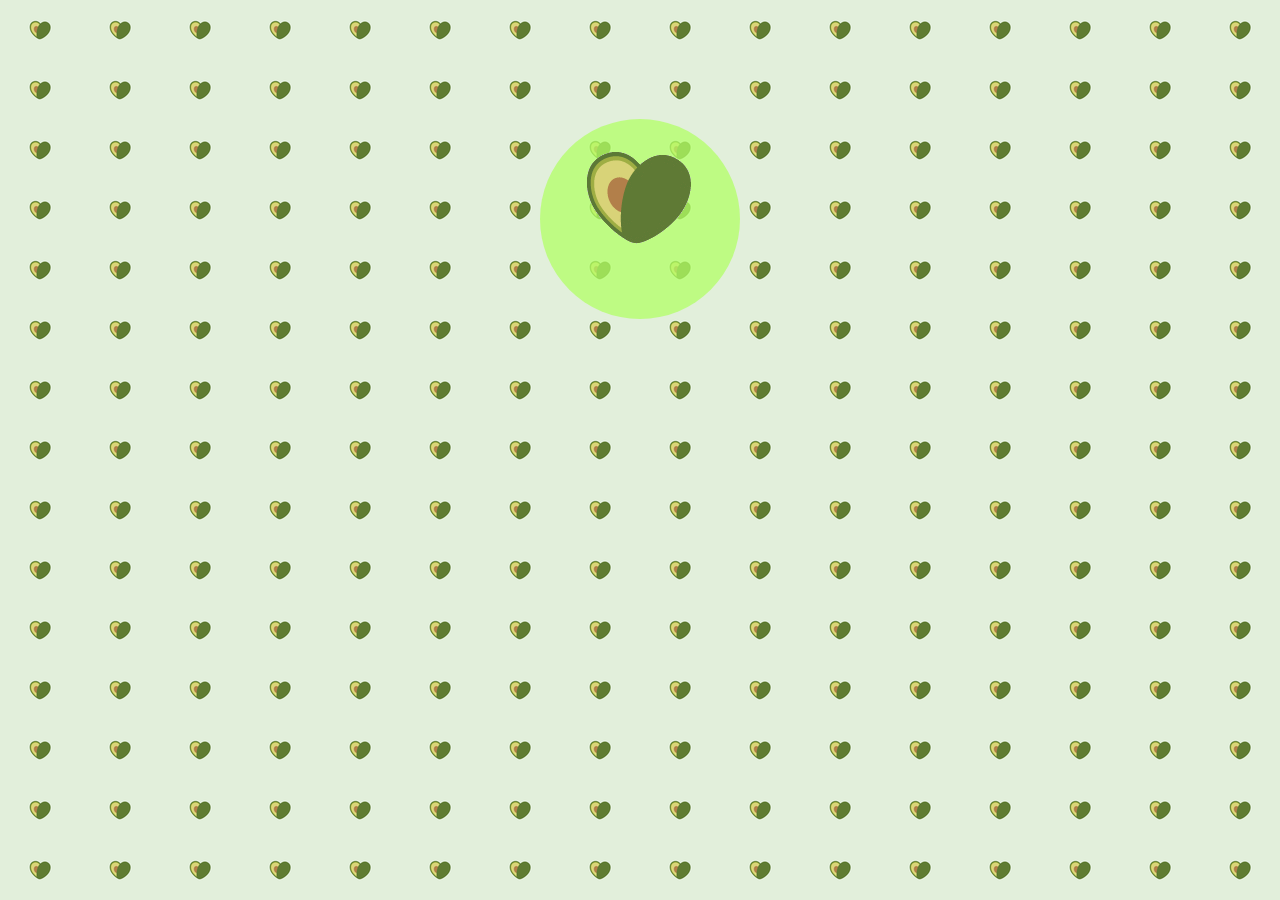
==== index.html @ 4fc2d0cb "2" ====
<html>
	<head>
		<title>yannie</title>
		<link rel="stylesheet" type="text/css" href="style.css" />
	</head>
	<body>
		<div id="logoHolder">
		</div>
		<img src="cropavo.png" id="logo" />
	</body>
</html>
---- style.css ----
body
{
	background-image: url(back_1_20.png);
}
#logoHolder
{
	text-align: center;
	margin: auto;
	position: relative;
	top: 12.5%;
	background-color: #B2FF66;
	border-radius: 50%;
	width: 200px;
	height: 200px;
	opacity: 0.75;
}
#logo
{
	position: relative;
	display: block;
	margin-left: auto;
	margin-right: auto;
	top: -7%;
}
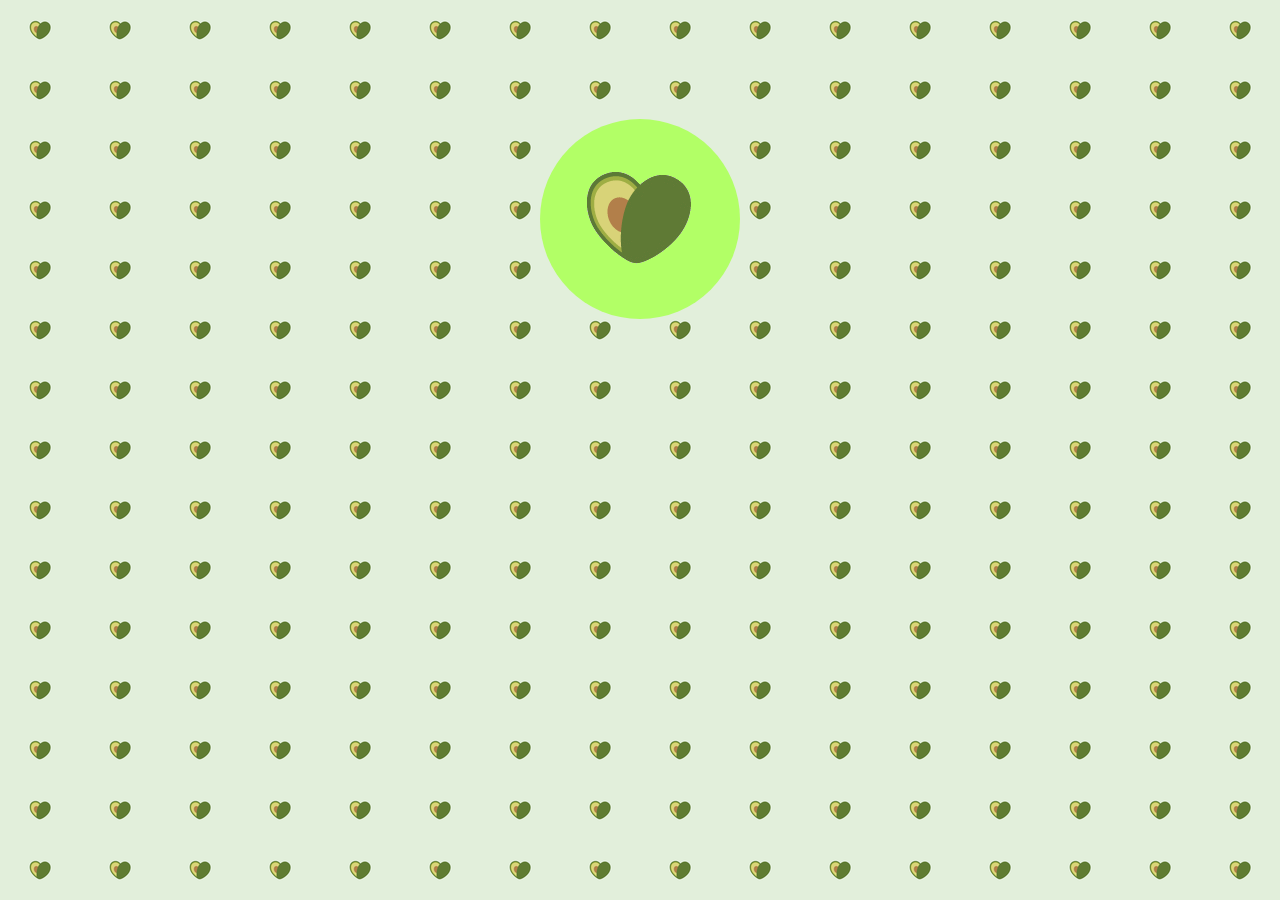
==== commit ab01151b: "posLogo" ====
--- a/index.html
+++ b/index.html
@@ -5,7 +5,7 @@
 	</head>
 	<body>
 		<div id="logoHolder">
+			<img src="cropavo.png" id="logo" />
 		</div>
-		<img src="cropavo.png" id="logo" />
 	</body>
 </html>--- a/style.css
+++ b/style.css
@@ -12,13 +12,11 @@
 	border-radius: 50%;
 	width: 200px;
 	height: 200px;
-	opacity: 0.75;
 }
 #logo
 {
-	position: relative;
 	display: block;
-	margin-left: auto;
-	margin-right: auto;
-	top: -7%;
+	position: absolute;
+	left: 43px;
+	top: 47.5px;
 }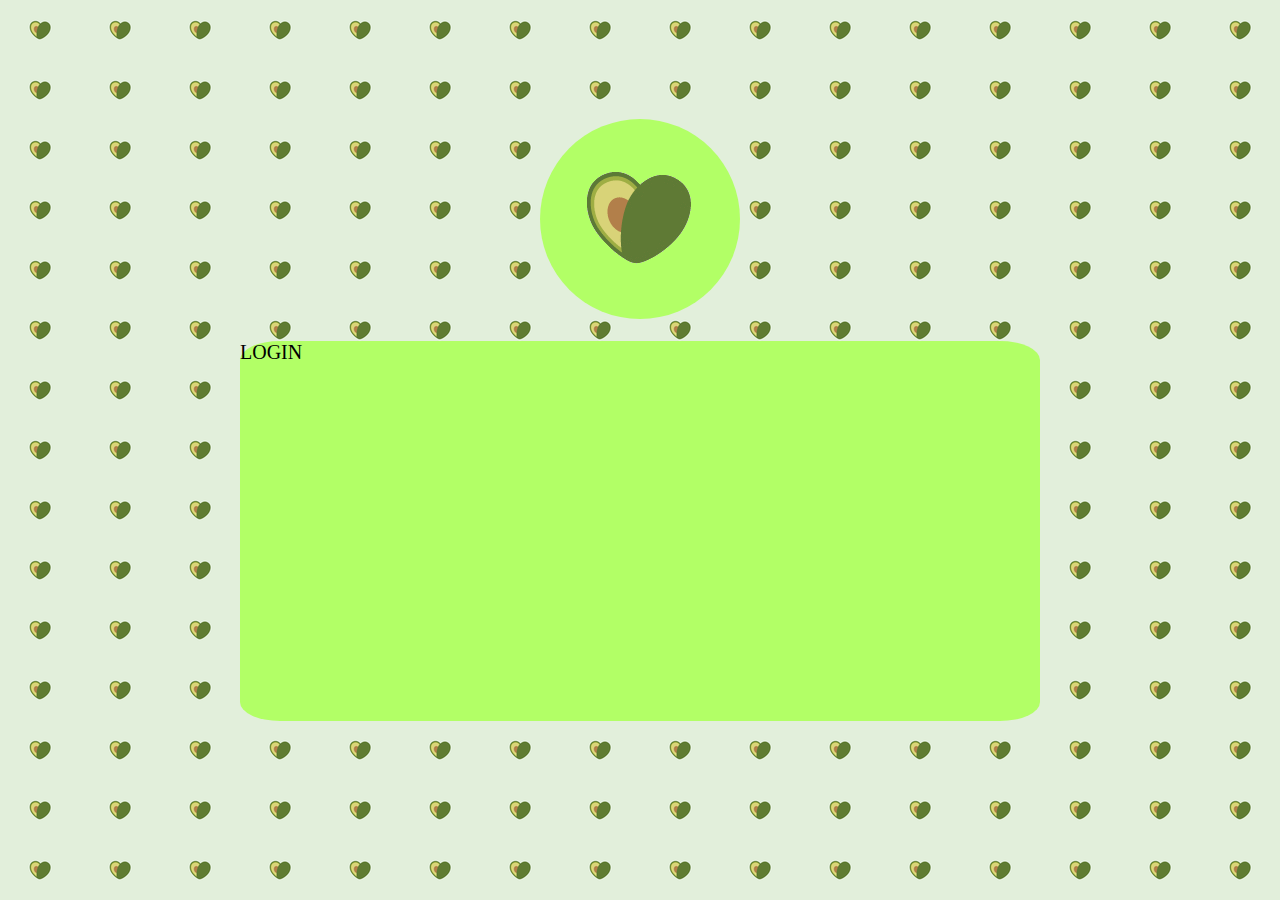
==== commit 534cda70: "org" ====
--- a/index.html
+++ b/index.html
@@ -1,11 +1,14 @@
 <html>
 	<head>
 		<title>yannie</title>
-		<link rel="stylesheet" type="text/css" href="style.css" />
+		<link rel="stylesheet" type="text/css" href="css/style.css" />
 	</head>
 	<body>
 		<div id="logoHolder">
-			<img src="cropavo.png" id="logo" />
+			<img src="images/cropavo.png" id="logo" />
+		</div>
+		<div id="loginHolder">
+			<span id="loginText">LOGIN</span>
 		</div>
 	</body>
 </html>--- a/css/style.css
+++ b/css/style.css
@@ -0,0 +1,36 @@
+body
+{
+	background-image: url(../images/back_1_20.png);
+}
+#logoHolder
+{
+	text-align: center;
+	margin: auto;
+	position: relative;
+	top: 12.5%;
+	background-color: #B2FF66;
+	border-radius: 50%;
+	width: 200px;
+	height: 200px;
+}
+#logo
+{
+	display: block;
+	position: absolute;
+	left: 43px;
+	top: 47.5px;
+}
+#loginHolder
+{
+	background-color: #B2FF66;
+	width: 800px;
+	height: 380px;
+	border-radius:5%;
+	position: relative;
+	margin: auto;
+	top: 15%;
+}
+#loginText
+{
+	font-size: 20px;
+}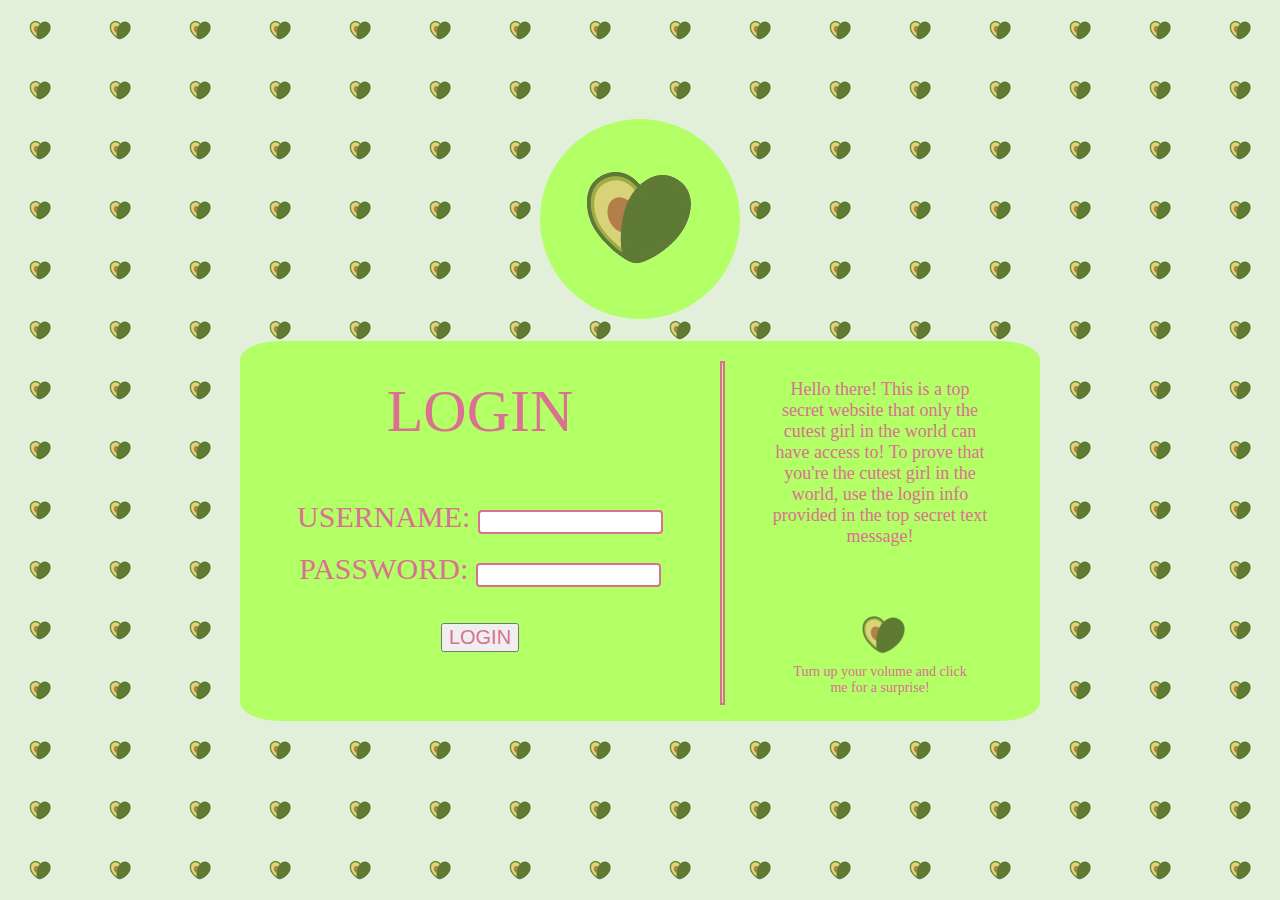
==== commit 8544cdf9: "main_1" ====
--- a/index.html
+++ b/index.html
@@ -8,7 +8,26 @@
 			<img src="images/cropavo.png" id="logo" />
 		</div>
 		<div id="loginHolder">
-			<span id="loginText">LOGIN</span>
+			<div id="login">
+				<br /><br />
+				<span id="loginText">LOGIN</span>
+				<br /><br /><br /><br />
+				<form action="webPages/letter.html" method="get">
+					<span class="formText">USERNAME: </span> <input type="text" name="user" class="inputField"><br/><br/>
+					<span class="formText">PASSWORD: </span> <input type="text" name="pass" class="inputField"><br /><br /><br />
+					<input type="submit" value="LOGIN" id="submit">
+				</form>
+			</div>
+			<div id="border">
+			</div>
+			<div id="third">
+				<div id="introText">Hello there! This is a top secret website that only the cutest girl in the world can have access to! To prove that you're the cutest girl in the world, use the login info provided in the top secret text message!
+				</div>
+				<div id="vm">
+					<img id="butt" src="images/cropavo_1_40.png" />
+					<div id="clickMe">Turn up your volume and click me for a surprise!</div>
+				</div>
+			</div>
 		</div>
 	</body>
 </html>--- a/css/style.css
+++ b/css/style.css
@@ -1,3 +1,8 @@
+@font-face
+{
+	font-family: main;
+	src: url(../fonts/main.ttf);
+}
 body
 {
 	background-image: url(../images/back_1_20.png);
@@ -29,8 +34,78 @@
 	position: relative;
 	margin: auto;
 	top: 15%;
+	text-align: center;
+}
+#login
+{
+	position: absolute;
+	width: 60%;
+	height: 370px;
 }
 #loginText
 {
+	font-size: 60px;
+	color: #DB7093;
+	font-family: main;
+}
+.formText
+{
+	font-size: 30px;
+	color: #DB7093;
+	font-family: main;
+}
+.inputField
+{
+	border: 2px solid #DB7093;
+	border-radius: 4px;
+	height: 24px;
+}
+#submit
+{
+	color: #DB7093;
 	font-size: 20px;
+}
+#border
+{
+	position: absolute;
+	left: 60%;
+	top: 20px;
+	width: 1px;
+	height: 340px;
+	border: 2px solid #DB7093;
+}
+#third
+{
+	position: absolute;
+	left: 65%;
+	width: 30%;
+	height: 380px;
+}
+#introText
+{
+	position: absolute;
+	top: 10%;
+	left: 5%;
+	width: 90%; 
+	font-family: main;
+	color: #DB7093;
+	font-size: 18px;
+}
+#butt
+{
+	position: absolute;
+	top: 72%;
+	margin: auto;
+	left: 42%; 
+	display: block;
+}
+#clickMe
+{
+	width: 80%;
+	font-family: main;
+	color: #DB7093;
+	font-size: 14px;
+	position: absolute;
+	top: 85%;
+	left: 10%;
 }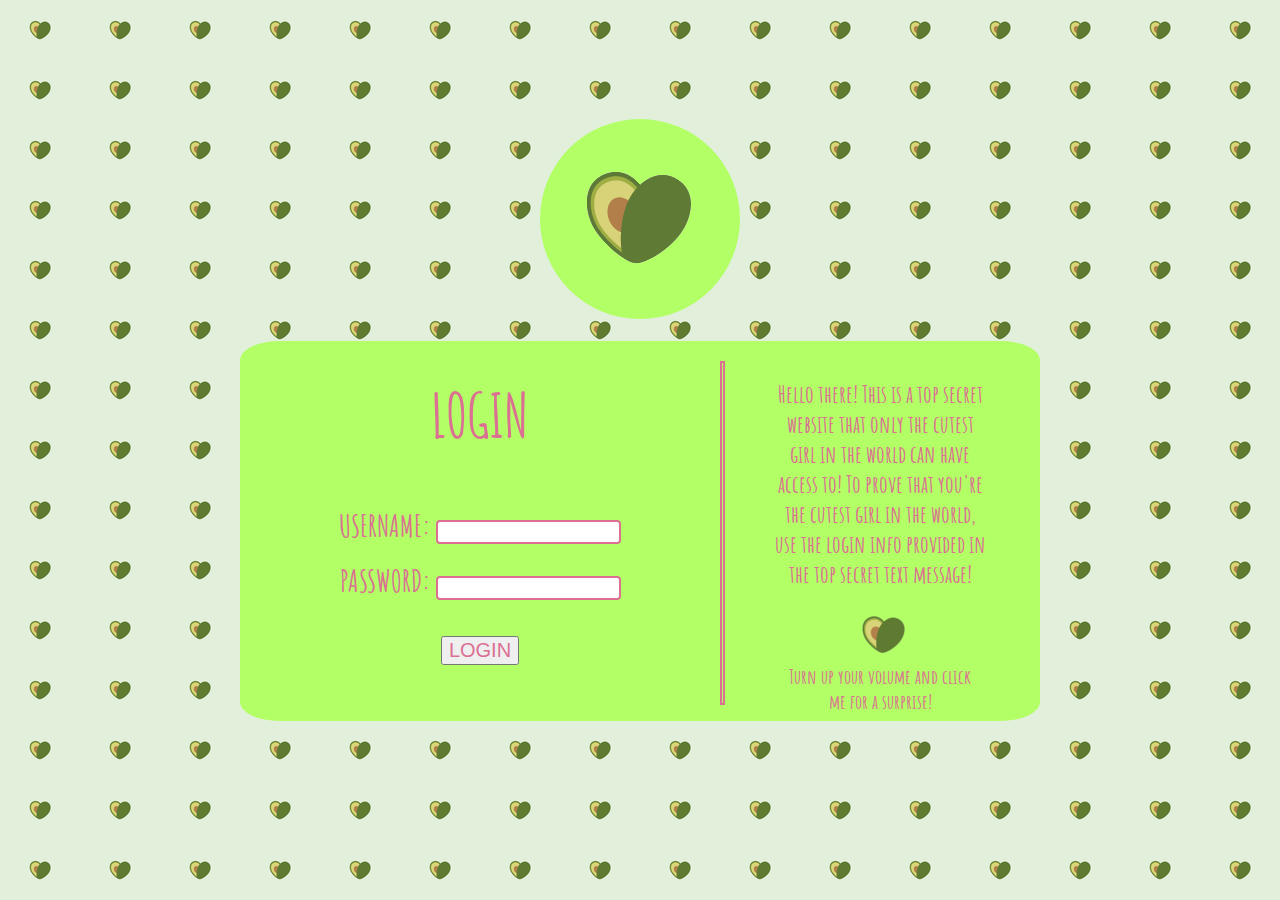
==== commit f2e78839: "favicon" ====
--- a/index.html
+++ b/index.html
@@ -1,7 +1,8 @@
 <html>
 	<head>
-		<title>yannie</title>
+		<title>YVL | LOGIN</title>
 		<link rel="stylesheet" type="text/css" href="css/style.css" />
+		<link rel="icon" type="image/png" sizes="96x96" href="images/favicon-96x96.png">
 	</head>
 	<body>
 		<div id="logoHolder">
--- a/css/style.css
+++ b/css/style.css
@@ -1,8 +1,4 @@
-@font-face
-{
-	font-family: main;
-	src: url(../fonts/main.ttf);
-}
+@import url('https://fonts.googleapis.com/css?family=Amatic+SC:400,700&display=swap');
 body
 {
 	background-image: url(../images/back_1_20.png);
@@ -46,13 +42,15 @@
 {
 	font-size: 60px;
 	color: #DB7093;
-	font-family: main;
+	font-family: 'Amatic SC', cursive;
+	font-weight: bolder;
 }
 .formText
 {
 	font-size: 30px;
 	color: #DB7093;
-	font-family: main;
+	font-family: 'Amatic SC', cursive;
+	font-weight: bold;
 }
 .inputField
 {
@@ -87,9 +85,10 @@
 	top: 10%;
 	left: 5%;
 	width: 90%; 
-	font-family: main;
+	font-family: 'Amatic SC', cursive;
 	color: #DB7093;
-	font-size: 18px;
+	font-size: 24px;
+	font-weight: bold;
 }
 #butt
 {
@@ -102,10 +101,11 @@
 #clickMe
 {
 	width: 80%;
-	font-family: main;
+	font-family: 'Amatic SC', cursive;
 	color: #DB7093;
-	font-size: 14px;
+	font-size: 20px;
 	position: absolute;
 	top: 85%;
 	left: 10%;
+	font-weight: bold;
 }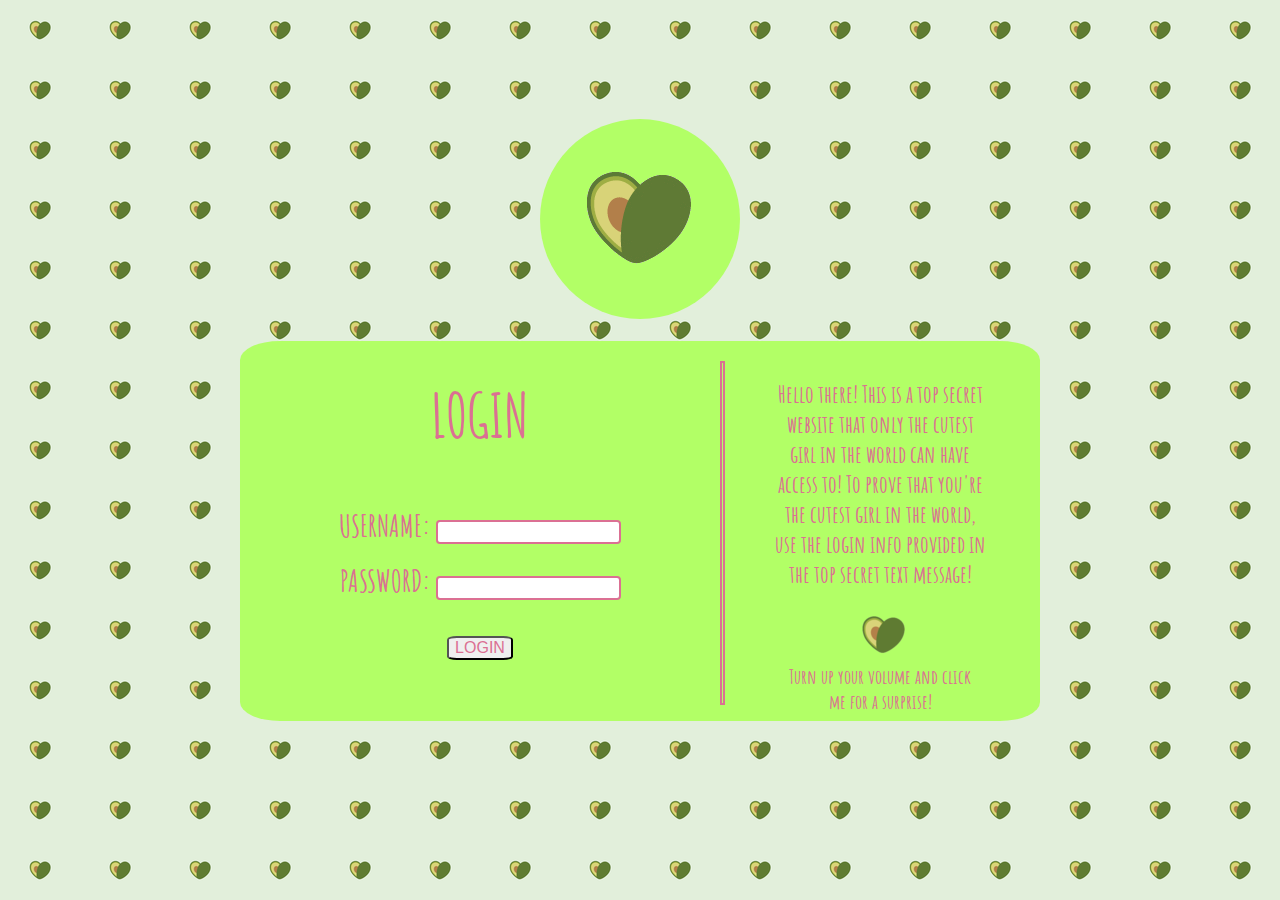
==== commit 29cc4fa2: "audio1" ====
--- a/index.html
+++ b/index.html
@@ -3,6 +3,7 @@
 		<title>YVL | LOGIN</title>
 		<link rel="stylesheet" type="text/css" href="css/style.css" />
 		<link rel="icon" type="image/png" sizes="96x96" href="images/favicon-96x96.png">
+		<script type="text/javascript" src="js/script.js"></script>
 	</head>
 	<body>
 		<div id="logoHolder">
@@ -13,11 +14,9 @@
 				<br /><br />
 				<span id="loginText">LOGIN</span>
 				<br /><br /><br /><br />
-				<form action="webPages/letter.html" method="get">
 					<span class="formText">USERNAME: </span> <input type="text" name="user" class="inputField"><br/><br/>
 					<span class="formText">PASSWORD: </span> <input type="text" name="pass" class="inputField"><br /><br /><br />
-					<input type="submit" value="LOGIN" id="submit">
-				</form>
+					<button onclick="login();" id="submit">LOGIN</button>
 			</div>
 			<div id="border">
 			</div>
@@ -25,7 +24,7 @@
 				<div id="introText">Hello there! This is a top secret website that only the cutest girl in the world can have access to! To prove that you're the cutest girl in the world, use the login info provided in the top secret text message!
 				</div>
 				<div id="vm">
-					<img id="butt" src="images/cropavo_1_40.png" />
+					<img id="butt" onclick="playAudio('iconic');" src="images/cropavo_1_40.png" />
 					<div id="clickMe">Turn up your volume and click me for a surprise!</div>
 				</div>
 			</div>
--- a/css/style.css
+++ b/css/style.css
@@ -61,7 +61,8 @@
 #submit
 {
 	color: #DB7093;
-	font-size: 20px;
+	font-size: 16px;
+	border-radius: 15%;
 }
 #border
 {
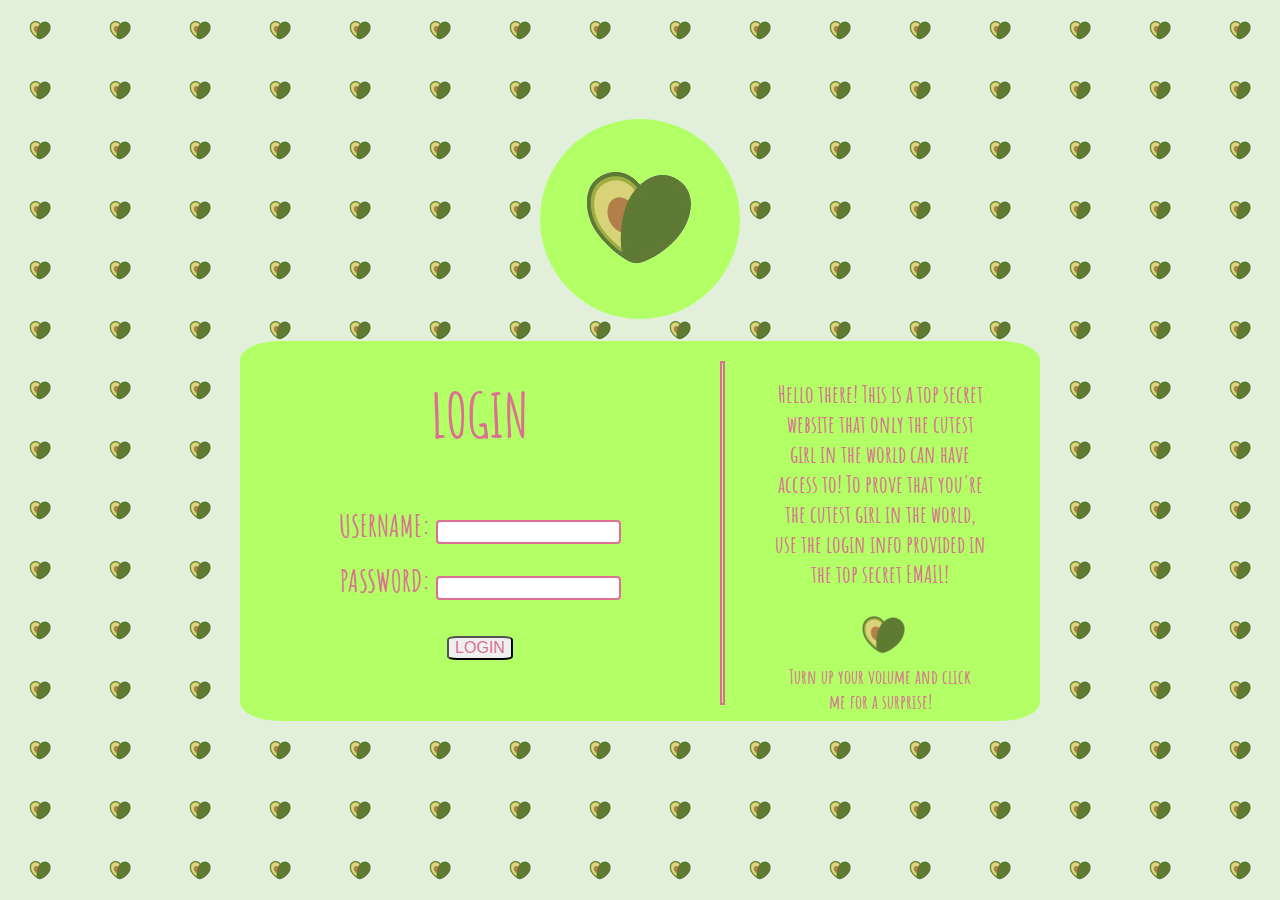
==== commit 43744e72: "last" ====
--- a/index.html
+++ b/index.html
@@ -2,7 +2,7 @@
 	<head>
 		<title>YVL | LOGIN</title>
 		<link rel="stylesheet" type="text/css" href="css/style.css" />
-		<link rel="icon" type="image/png" sizes="96x96" href="images/favicon-96x96.png">
+		<link rel="icon" type="image/png" sizes="96x96" href="images/favicon-96x96.png" />
 		<script type="text/javascript" src="js/script.js"></script>
 	</head>
 	<body>
@@ -21,10 +21,10 @@
 			<div id="border">
 			</div>
 			<div id="third">
-				<div id="introText">Hello there! This is a top secret website that only the cutest girl in the world can have access to! To prove that you're the cutest girl in the world, use the login info provided in the top secret text message!
+				<div id="introText">Hello there! This is a top secret website that only the cutest girl in the world can have access to! To prove that you're the cutest girl in the world, use the login info provided in the top secret EMAIL!
 				</div>
 				<div id="vm">
-					<img id="butt" onclick="playAudio('iconic');" src="images/cropavo_1_40.png" />
+					<img id="butt" onclick="playAudio('audio/iconic');" src="images/cropavo_1_40.png" />
 					<div id="clickMe">Turn up your volume and click me for a surprise!</div>
 				</div>
 			</div>
